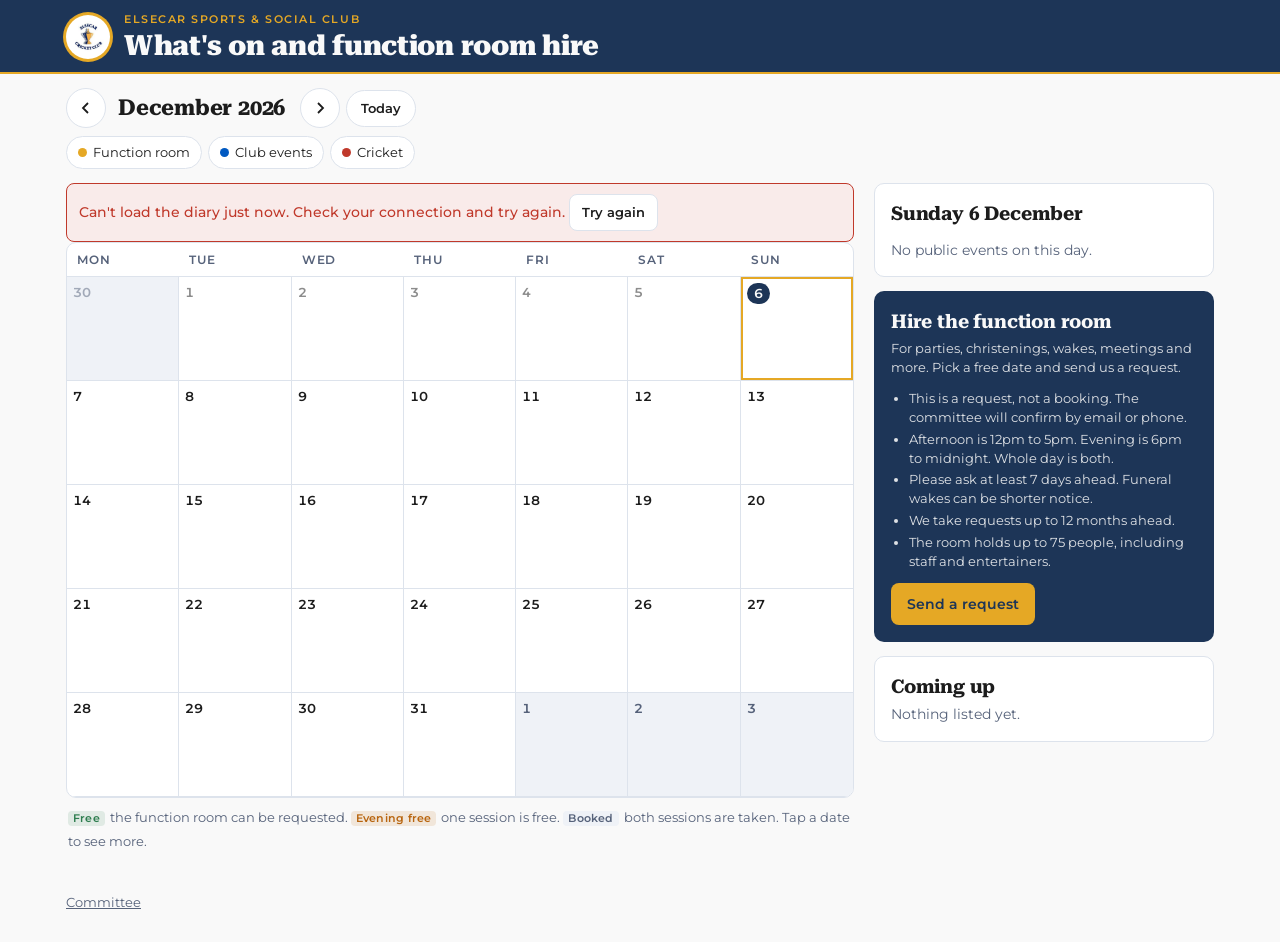
==== index.html @ 5d14cfd0 "Elsecar club diary stage 3: public page and booking requests Request and approve (decided 7 Nov 2026" ====
<!doctype html>
<html lang="en-GB" class="force-light">
<head>
<meta charset="utf-8">
<meta name="viewport" content="width=device-width,initial-scale=1,viewport-fit=cover">
<title>What's on: Elsecar Sports &amp; Social Club</title>
<meta name="description" content="What's on at Elsecar Sports & Social Club, and when the function room is free to hire.">
<meta name="theme-color" content="#1d3557">
<meta name="color-scheme" content="light">
<link rel="icon" href="logo.jpg">
<link rel="preconnect" href="https://fonts.googleapis.com">
<link rel="preconnect" href="https://fonts.gstatic.com" crossorigin>
<link rel="stylesheet" href="https://fonts.googleapis.com/css2?family=Montserrat:wght@400;500;600;700&family=Roboto+Serif:opsz,wght@8..144,700;8..144,800&display=swap">
<link rel="stylesheet" href="committee.css?v=2">
<link rel="stylesheet" href="public.css?v=1">
</head>
<body class="public">

<div class="demobar" id="demoBar" hidden>
  <div class="wrap"><b>DEMO MODE.</b> Sample data only. Requests are not sent to the club. Approve them on the <a href="committee.html?demo=1" target="_blank" rel="noopener">committee demo</a> (code <b>demo</b>). <button type="button" class="linkbtn" id="demoReset">Reset the demo</button></div>
</div>

<header class="band">
  <div class="wrap">
    <div class="crest">
      <img class="logo" src="logo.jpg" alt="Elsecar Cricket Club crest" width="48" height="48">
      <div>
        <div class="eyebrow">Elsecar Sports &amp; Social Club</div>
        <h1>What's on and function room hire</h1>
      </div>
    </div>
    <a class="pill" id="fullLink" href="index.html" target="_blank" rel="noopener" hidden>Open full screen</a>
  </div>
</header>

<section id="noBackend" hidden>
  <div class="wrap narrow"><div class="card">
    <h2>The diary isn't connected yet</h2>
    <p class="hint">Please check back soon.</p>
  </div></div>
</section>

<div id="app" hidden>
  <div class="toolbar">
    <div class="wrap">
      <div class="monthnav">
        <button class="iconbtn" id="prev" aria-label="Previous month"><svg width="16" height="16" viewBox="0 0 16 16" aria-hidden="true"><path d="M10 3 5 8l5 5" fill="none" stroke="currentColor" stroke-width="1.8"/></svg></button>
        <h2 id="monthLabel" aria-live="polite"></h2>
        <button class="iconbtn" id="next" aria-label="Next month"><svg width="16" height="16" viewBox="0 0 16 16" aria-hidden="true"><path d="m6 3 5 5-5 5" fill="none" stroke="currentColor" stroke-width="1.8"/></svg></button>
        <button class="ghost" id="todayBtn">Today</button>
      </div>
    </div>
    <div class="wrap"><div class="legend" id="legend"></div></div>
  </div>

  <main>
    <div class="wrap grid2">
      <div id="mainCol">
        <p class="err banner" id="loadErr" role="alert" hidden></p>
        <section class="cal" aria-label="Month calendar">
          <div class="dow"><div>Mon</div><div>Tue</div><div>Wed</div><div>Thu</div><div>Fri</div><div>Sat</div><div>Sun</div></div>
          <div class="grid" id="grid"></div>
        </section>
        <p class="key"><span class="key-wide"><span class="room free">Free</span> the function room can be requested. <span class="room part">Evening free</span> one session is free. <span class="room booked">Booked</span> both sessions are taken.</span><span class="key-narrow"><span class="dot"></span> the function room is free for at least one session.</span> Tap a date to see more.</p>
      </div>
      <aside id="side"></aside>
    </div>
  </main>

  <footer><div class="wrap"><a href="committee.html" target="_blank" rel="noopener">Committee</a></div></footer>
</div>

<div id="toastRoot" aria-live="polite"></div>

<script src="config.js?v=1"></script>
<script src="rules.js?v=1"></script>
<script src="demo.js?v=1"></script>
<script src="public.js?v=1"></script>
</body>
</html>
---- committee.css ----
/* Elsecar Club Diary, committee view.
   Brand: navy #1d3557, gold #E5A825, amber #E8A050, site blue #0059C1.
   Headings Roboto Serif 800, body Montserrat. */
:root{
  --bg:#F9F9F9; --surface:#FFFFFF; --sunk:#EFF2F7; --ink:#1C1C1C; --muted:#56627A; --line:#DDE3EC;
  --hdr:#1d3557; --hdr-ink:#F9F9F9; --gold:#E5A825; --gold-ink:#1d3557; --gold-soft:#FBEFCF;
  --c-room:#E5A825; --c-club:#0059C1; --c-meet:#1d3557; --c-staff:#E8A050; --c-cricket:#c0392b;
  --ok:#2E7D4F; --warn:#B8650F; --bad:#c0392b;
  --display:"Roboto Serif", Georgia, "Times New Roman", serif;
  --body:"Montserrat", system-ui, -apple-system, "Segoe UI", sans-serif;
  --r:10px;
}
@media (prefers-color-scheme: dark){:root:not(.force-light){
  --bg:#050b1f; --surface:#0a1a3d; --sunk:#10244D; --ink:#F9F9F9; --muted:#9db3d9; --line:#1F3462;
  --gold-ink:#050b1f; --gold-soft:#3A2F14;
  --c-club:#6ec6ff; --c-meet:#9db3d9; --c-cricket:#ff5e5e;
  --ok:#5BB37F; --warn:#E8A050; --bad:#ff5e5e; color-scheme:dark}}

*{box-sizing:border-box}
html{-webkit-text-size-adjust:100%}
body{margin:0;background:var(--bg);color:var(--ink);font-family:var(--body);font-size:15px;line-height:1.45}
button,input,select,textarea{font:inherit;color:inherit}
button{cursor:pointer}
[hidden]{display:none!important}
:focus-visible{outline:2px solid var(--gold);outline-offset:2px}
a{color:var(--c-club)}
code{background:var(--sunk);padding:1px 5px;border-radius:4px}
.wrap{max-width:1180px;margin:0 auto;padding-left:max(16px,env(safe-area-inset-left,0px));padding-right:max(16px,env(safe-area-inset-right,0px))}
.wrap.narrow{max-width:460px;padding-block:24px}

.demobar{background:var(--gold);color:#1d3557;font-size:13px;padding-block:8px;position:sticky;top:0;z-index:40;padding-top:max(8px,env(safe-area-inset-top,0px))}

header.band{background:var(--hdr);color:var(--hdr-ink);border-bottom:2px solid var(--gold)}
header.band .wrap{display:flex;flex-wrap:wrap;align-items:flex-end;justify-content:space-between;gap:12px;padding-block:18px 16px}
.crest{display:flex;align-items:center;gap:14px}
.logo{width:56px;height:56px;border-radius:50%;background:#fff;object-fit:cover;flex:none;box-shadow:0 0 0 3px var(--gold)}
.eyebrow{font-size:11px;letter-spacing:.14em;text-transform:uppercase;color:var(--gold);font-weight:600}
h1{font-family:var(--display);font-weight:800;letter-spacing:-.01em;font-size:clamp(24px,3.6vw,34px);margin:2px 0 0;line-height:1.15}
h2,h3{font-family:var(--display);font-weight:700;letter-spacing:-.01em}
.who{font-size:13px;display:flex;align-items:center;gap:8px;flex-wrap:wrap}
.pill{background:rgba(255,255,255,.12);border:1px solid rgba(255,255,255,.22);border-radius:999px;padding:5px 12px;color:var(--hdr-ink);font-size:13px;font-weight:600}

.toolbar .wrap{display:flex;flex-wrap:wrap;gap:10px;align-items:center;justify-content:space-between;padding-block:14px 4px}
.toolbar .wrap + .wrap{padding-block:4px 8px}
.monthnav{display:flex;align-items:center;gap:6px}
.monthnav h2,.listlabel{font-size:22px;margin:0 6px;min-width:170px}
.listlabel{min-width:0}
.iconbtn{width:40px;height:40px;border-radius:50%;border:1px solid var(--line);background:var(--surface);display:grid;place-items:center;flex:none}
.iconbtn:hover{border-color:var(--muted)}
.ghost{border:1px solid var(--line);background:var(--surface);border-radius:999px;padding:8px 14px;font-size:13px;font-weight:600}
.seg{display:inline-flex;background:var(--surface);border:1px solid var(--line);border-radius:999px;padding:3px}
.seg button{border:0;background:none;padding:6px 14px;border-radius:999px;font-size:13px;font-weight:600;color:var(--muted)}
.seg button[aria-pressed="true"]{background:var(--hdr);color:var(--hdr-ink)}
.legend{display:flex;flex-wrap:wrap;gap:6px}
.chip{display:inline-flex;align-items:center;gap:6px;border:1px solid var(--line);background:var(--surface);border-radius:999px;padding:6px 11px;font-size:13px}
.chip i{width:9px;height:9px;border-radius:50%;background:var(--c)}
.chip[aria-pressed="false"]{opacity:.5}
.chip[aria-pressed="false"] i{background:transparent;box-shadow:inset 0 0 0 1.5px var(--c)}

.grid2{display:grid;grid-template-columns:minmax(0,1fr) 340px;gap:20px;padding-block:6px 40px;align-items:start}
@media (max-width:900px){.grid2{grid-template-columns:minmax(0,1fr)}}

.cal{background:var(--surface);border:1px solid var(--line);border-radius:var(--r);overflow:hidden}
.dow,.grid{display:grid;grid-template-columns:repeat(7,minmax(0,1fr))}
.dow div{padding:8px 10px;font-size:12px;letter-spacing:.08em;text-transform:uppercase;color:var(--muted);font-weight:600;border-bottom:1px solid var(--line)}
.day{min-height:104px;border:0;border-right:1px solid var(--line);border-bottom:1px solid var(--line);padding:6px 6px 8px;display:flex;flex-direction:column;gap:3px;background:none;text-align:left;min-width:0}
.day:nth-child(7n){border-right:0}
.day.out{background:var(--sunk);color:var(--muted)}
.day:hover{background:var(--sunk)}
.day.sel{box-shadow:inset 0 0 0 2px var(--gold)}
.num{font-size:13px;font-weight:600;font-variant-numeric:tabular-nums}
.day.today .num b{background:var(--hdr);color:var(--hdr-ink);border-radius:999px;padding:1px 7px}
.num b{font-weight:600}
.evs{display:flex;flex-direction:column;gap:3px;min-width:0}
.ev{display:block;font-size:12px;line-height:1.3;border-radius:5px;padding:2px 6px;background:color-mix(in srgb,var(--c) 14%,transparent);border-left:3px solid var(--c);white-space:nowrap;overflow:hidden;text-overflow:ellipsis}
.ev .t{font-variant-numeric:tabular-nums;color:var(--muted);margin-right:4px}
.more{font-size:11.5px;color:var(--muted);padding-left:4px}
@media (max-width:640px){
  .day{min-height:58px;padding:4px}
  .dow div{padding:6px 2px;font-size:10px;letter-spacing:.02em;text-align:center}
  .num{text-align:center}
  .evs{flex-direction:row;flex-wrap:wrap;gap:3px;justify-content:center}
  .ev{width:8px;height:8px;padding:0;border:0;border-radius:50%;background:var(--c);font-size:0}
  .more{display:none}
  .monthnav h2{font-size:19px;min-width:0}
  .listlabel{font-size:18px}
}

aside{display:flex;flex-direction:column;gap:14px;min-width:0}
.card{background:var(--surface);border:1px solid var(--line);border-radius:var(--r);padding:16px}
.card h2,.card h3{font-size:19px;margin:0 0 4px}
.sub,.hint{color:var(--muted);font-size:13px;margin:0 0 12px}
.btn{border:0;border-radius:8px;padding:11px 16px;font-weight:600;font-size:14px;background:var(--c-club);color:#fff;text-decoration:none;display:inline-block}
.btn.gold{background:var(--gold);color:var(--gold-ink)}
.btn.line{background:var(--surface);color:var(--ink);border:1px solid var(--line)}
.btn.small{padding:8px 12px;font-size:13px}
.btn.danger{background:var(--bad);color:#fff}
.btn:disabled{opacity:.6;cursor:wait}
.row{display:flex;gap:8px;flex-wrap:wrap;align-items:center}
.stack{display:flex;flex-direction:column;gap:14px}
.list{display:flex;flex-direction:column;gap:10px;margin:0;padding:0;list-style:none}
.item{display:grid;grid-template-columns:4px minmax(0,1fr);gap:10px;align-items:stretch}
.item .bar{border-radius:4px;background:var(--c)}
.item .ttl{font-weight:600;overflow-wrap:anywhere}
.item .meta{font-size:13px;color:var(--muted);font-variant-numeric:tabular-nums}
.item .note{font-size:13px;margin-top:2px;overflow-wrap:anywhere;white-space:pre-line}
.item button.linkish{background:none;border:0;padding:4px 0;text-align:left;width:100%;min-height:44px}
.item button.linkish:hover .ttl{text-decoration:underline}
.tag{display:inline-block;font-size:11px;font-weight:600;letter-spacing:.04em;text-transform:uppercase;padding:2px 7px;border-radius:999px;background:var(--sunk);color:var(--muted);margin-left:4px;vertical-align:1px}
.tag.pc{background:color-mix(in srgb,var(--c-cricket) 14%,transparent);color:var(--c-cricket)}
.empty{color:var(--muted);font-size:14px;margin:0}
.log{font-size:13px;color:var(--muted);display:flex;flex-direction:column;gap:6px;margin:0;padding:0;list-style:none}
.log b{color:var(--ink);font-weight:600}
.feed{font-family:ui-monospace,Menlo,Consolas,monospace;font-size:12px;background:var(--sunk);border-radius:6px;padding:8px 10px;word-break:break-all;user-select:all}

.listday{margin:0 0 16px}
.listday h3{font-size:16px;margin:0 0 8px;color:var(--muted)}
.listday.today h3{color:var(--ink)}
.listday .card{padding:12px 14px}

.banner{background:color-mix(in srgb,var(--bad) 10%,var(--surface));border:1px solid var(--bad);border-radius:8px;padding:10px 12px;margin:0 0 12px}
.loading{opacity:.55;transition:opacity .15s}

/* modal */
.scrim{position:fixed;inset:0;background:rgba(8,14,30,.55);display:grid;place-items:center;padding:16px;z-index:50}
.modal{background:var(--surface);color:var(--ink);border-radius:14px;width:min(560px,100%);max-height:calc(100dvh - 32px);overflow:auto;box-shadow:0 20px 60px rgba(0,0,0,.3)}
.modal header{padding:16px 20px 10px;display:flex;justify-content:space-between;gap:10px;align-items:flex-start;border-bottom:1px solid var(--line)}
.modal header h3{font-size:21px;margin:0}
.modal .body{padding:16px 20px 20px;display:flex;flex-direction:column;gap:14px}
.fgrid{display:grid;grid-template-columns:1fr 1fr;gap:12px}
@media (max-width:480px){.fgrid{grid-template-columns:1fr}.scrim{padding:8px}}
.f{display:flex;flex-direction:column;gap:4px;min-width:0}
.full{grid-column:1/-1}
label{font-size:13px;font-weight:600}
input,select,textarea{border:1px solid var(--line);background:var(--bg);border-radius:8px;padding:10px;width:100%;min-width:0;font-size:16px}
textarea{min-height:80px;resize:vertical}
.check{display:flex;gap:10px;align-items:flex-start;font-size:13px;font-weight:400}
.check input{width:20px;height:20px;margin-top:1px;flex:none}
.err{color:var(--bad);font-size:14px;margin:0;font-weight:500}
.toast{position:fixed;left:50%;bottom:calc(20px + env(safe-area-inset-bottom,0px));transform:translateX(-50%);background:var(--ink);color:var(--bg);padding:10px 16px;border-radius:999px;font-size:14px;z-index:60;max-width:calc(100vw - 32px);text-align:center}
footer{color:var(--muted);font-size:12.5px}
footer .wrap{padding-block:0 30px}
@media (prefers-reduced-motion:no-preference){.modal{animation:pop .18s ease-out}@keyframes pop{from{transform:translateY(8px);opacity:.6}}}

/* stage 3: function room requests and bookings */
.demobar a,.linkbtn{color:#1d3557;font-weight:700;text-decoration:underline}
.linkbtn{background:none;border:0;padding:0;font-size:inherit}
.spread{justify-content:space-between}
.tag.pend{background:var(--gold-soft);color:var(--warn)}
.reqs{display:flex;flex-direction:column;gap:10px}
.req{border:1px solid var(--line);border-radius:8px;padding:12px;display:flex;flex-direction:column;gap:6px;min-width:0}
.req.clash{border-color:var(--warn)}
.req .ttl{font-weight:600;overflow-wrap:anywhere}
.req .meta{font-size:13px;color:var(--muted)}
.req .note{font-size:13px;overflow-wrap:anywhere;white-space:pre-line}
.req .row{margin-top:4px}
.req summary{cursor:pointer;list-style-position:outside}
.ref{font-size:11px;font-weight:600;color:var(--muted);margin-left:8px;font-variant-numeric:tabular-nums;letter-spacing:.03em}
.contact{font-size:13.5px;display:flex;flex-direction:column;gap:2px;overflow-wrap:anywhere}
.contact a{color:var(--c-club)}
.warn{color:var(--warn);background:color-mix(in srgb,var(--warn) 10%,transparent);border-radius:6px;padding:6px 8px;font-size:13px;margin:0}
.summary{background:var(--sunk);border-radius:8px;padding:12px 14px;display:flex;flex-direction:column;gap:2px;font-size:14px;overflow-wrap:anywhere}
.does{margin:0;padding-left:20px;font-size:14px;display:flex;flex-direction:column;gap:4px}
.mailbody{background:var(--sunk);border-radius:6px;padding:8px 10px;margin-top:6px}
---- public.css ----
/* Elsecar Club Diary, public view. Builds on committee.css (same brand and components).
   Always light, to sit inside the club's Google Site. Works in an embed of any width. */
.public header.band .wrap{padding-block:12px 10px;align-items:center}
.public .logo{width:44px;height:44px}
.public h1{font-size:clamp(20px,3vw,28px)}
.public .pill{text-decoration:none}

.room{font-size:10.5px;font-weight:600;letter-spacing:.02em;border-radius:4px;padding:1px 5px;white-space:nowrap}
.room.free{color:var(--ok);background:color-mix(in srgb,var(--ok) 12%,transparent)}
.room.part{color:var(--warn);background:color-mix(in srgb,var(--warn) 13%,transparent)}
.room.booked{color:var(--muted);background:var(--sunk)}
.public .num{display:flex;justify-content:space-between;align-items:center;gap:4px}
.public .day.past .num b{opacity:.5}
.key{font-size:12.5px;color:var(--muted);margin:8px 2px 0;line-height:1.9}
.key .room{margin-right:2px}
.label{font-size:12px;letter-spacing:.08em;text-transform:uppercase;color:var(--muted);font-weight:600;margin:0 0 6px}

/* between phone and desktop (an embed about 700px wide): shorter days, chips still fit */
.room .short{display:none}
@media (max-width:1100px){.room .long{display:none}.room .short{display:inline}}
@media (max-width:900px) and (min-width:641px){.public .day{min-height:78px}}
@media (max-width:900px){.public .grid2{gap:14px}}
@media (max-width:640px){
  .public .room{display:none}
  .public .num{justify-content:center;flex-direction:column;gap:2px}
  .public .day.roomfree .num::after{content:"";width:6px;height:6px;border-radius:50%;background:var(--ok)}
  .key-wide{display:none}
}
@media (min-width:641px){.key-narrow{display:none}}
.dot{display:inline-block;width:8px;height:8px;border-radius:50%;background:var(--ok);margin:0 2px 1px 0}

.cta{background:var(--hdr);color:var(--hdr-ink);border-color:transparent}
.cta .sub,.cta .rules{color:var(--hdr-ink);opacity:.88}
.cta a{color:var(--gold)}
.rules{margin:0;padding-left:18px;font-size:13px;color:var(--muted);display:flex;flex-direction:column;gap:3px}
.slots{display:flex;flex-direction:column;gap:8px}
.slot{display:flex;justify-content:space-between;align-items:center;gap:10px;border:1px solid var(--line);border-radius:8px;padding:9px 12px}
.slot b{display:block;font-size:14px}
.slot span{font-size:12.5px;color:var(--muted)}
.slot .tag{margin:0}

fieldset.sessfield{border:0;padding:0;margin:0;min-width:0}
fieldset.sessfield legend{font-size:13px;font-weight:600;padding:0;margin-bottom:4px}
.sessopts{display:grid;grid-template-columns:repeat(3,minmax(0,1fr));gap:8px}
@media (max-width:480px){.sessopts{grid-template-columns:1fr}}
.sopt{border:1px solid var(--line);border-radius:8px;padding:8px 10px;display:flex;gap:8px;align-items:flex-start;font-weight:400;cursor:pointer;background:var(--bg);min-height:44px}
.sopt input{width:18px;height:18px;margin-top:2px;flex:none}
.sopt b{display:block;font-size:13.5px}
.sopt span span{font-size:12px;color:var(--muted)}
.sopt:has(input:checked){border-color:var(--gold);box-shadow:inset 0 0 0 1px var(--gold)}
.sopt.off{opacity:.5;cursor:not-allowed}
.f .hint{margin:0}
#formCard .rules{background:var(--sunk);border-radius:8px;padding:10px 12px 10px 28px}

/* spam trap: off screen for people, still in the form for bots */
.hp{position:absolute!important;left:-10000px;width:1px;height:1px;overflow:hidden}

.done{text-align:center}
.done:focus{outline:none}
.done .tick{width:44px;height:44px;border-radius:50%;margin:4px auto 8px;display:grid;place-items:center;background:color-mix(in srgb,var(--ok) 15%,transparent);color:var(--ok);font-size:24px;font-weight:700}
.done .big{font-size:16px;font-weight:600;margin:6px 0 10px}
.done .row{justify-content:center}
footer a{color:var(--muted)}
#formCard,#sentCard,#dayCard{scroll-margin-top:72px}
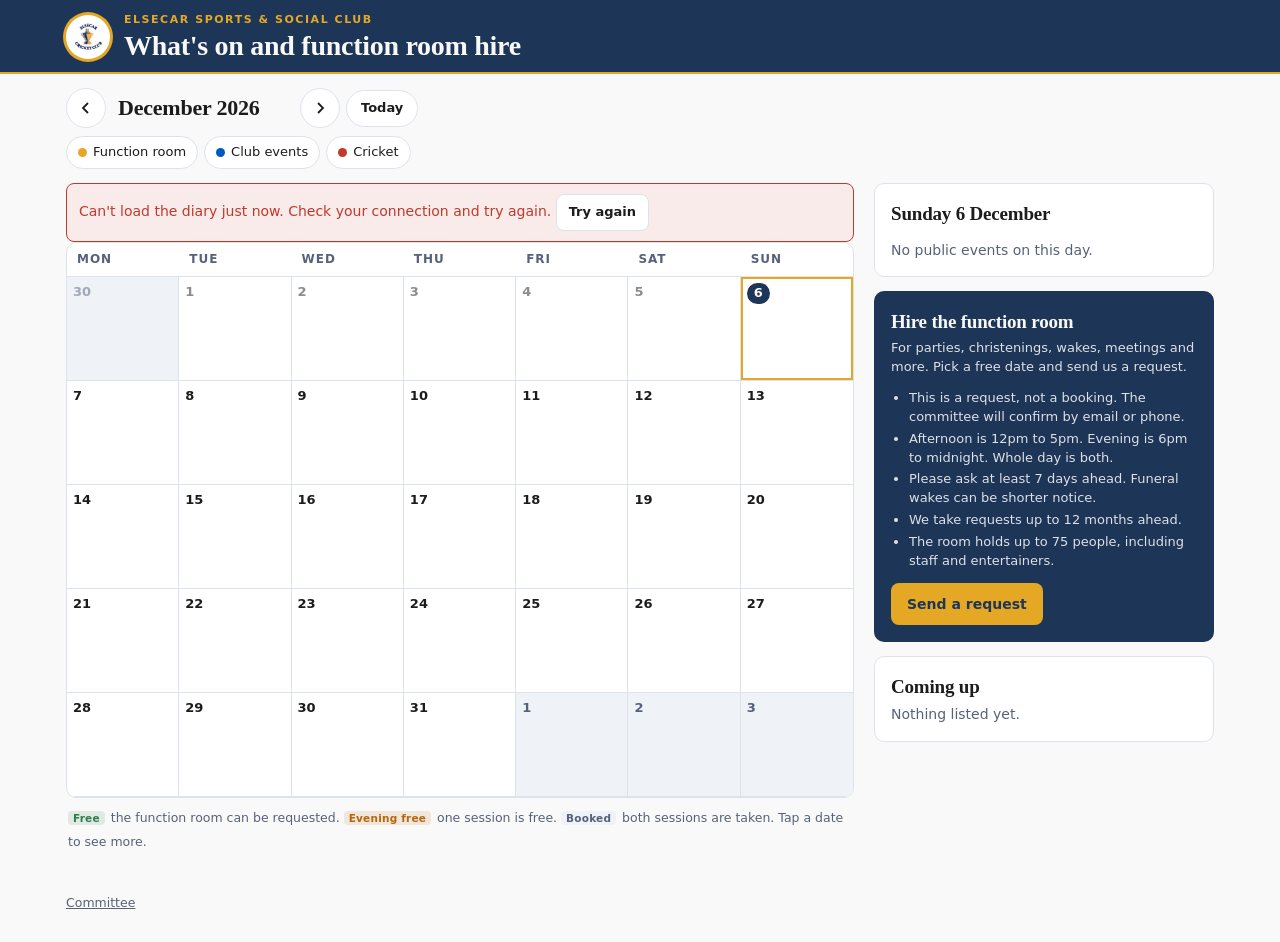
==== commit 6ce6483f: "Stage 3 review fixes: sessions, past requests, email failures, privacy, CSP - Morning-only room item" ====
--- a/index.html
+++ b/index.html
@@ -7,12 +7,13 @@
 <meta name="description" content="What's on at Elsecar Sports & Social Club, and when the function room is free to hire.">
 <meta name="theme-color" content="#1d3557">
 <meta name="color-scheme" content="light">
+<meta http-equiv="Content-Security-Policy" content="default-src 'self'; script-src 'self'; connect-src https://script.google.com https://script.googleusercontent.com; style-src 'self' https://fonts.googleapis.com; font-src https://fonts.gstatic.com; img-src 'self' data:; base-uri 'self'; form-action 'self'; object-src 'none'">
 <link rel="icon" href="logo.jpg">
 <link rel="preconnect" href="https://fonts.googleapis.com">
 <link rel="preconnect" href="https://fonts.gstatic.com" crossorigin>
 <link rel="stylesheet" href="https://fonts.googleapis.com/css2?family=Montserrat:wght@400;500;600;700&family=Roboto+Serif:opsz,wght@8..144,700;8..144,800&display=swap">
-<link rel="stylesheet" href="committee.css?v=2">
-<link rel="stylesheet" href="public.css?v=1">
+<link rel="stylesheet" href="committee.css?v=3">
+<link rel="stylesheet" href="public.css?v=2">
 </head>
 <body class="public">
 
@@ -73,8 +74,7 @@
 <div id="toastRoot" aria-live="polite"></div>
 
 <script src="config.js?v=1"></script>
-<script src="rules.js?v=1"></script>
-<script src="demo.js?v=1"></script>
-<script src="public.js?v=1"></script>
+<script src="rules.js?v=2"></script>
+<script src="public.js?v=2"></script>
 </body>
 </html>
--- a/committee.css
+++ b/committee.css
@@ -162,3 +162,7 @@
 .summary{background:var(--sunk);border-radius:8px;padding:12px 14px;display:flex;flex-direction:column;gap:2px;font-size:14px;overflow-wrap:anywhere}
 .does{margin:0;padding-left:20px;font-size:14px;display:flex;flex-direction:column;gap:4px}
 .mailbody{background:var(--sunk);border-radius:6px;padding:8px 10px;margin-top:6px}
+.attention{border:1px solid var(--bad);background:color-mix(in srgb,var(--bad) 8%,var(--surface));border-radius:8px;padding:10px 12px;margin:0 0 10px;font-size:13px}
+.attention b{color:var(--bad)}
+.attention p{margin:4px 0}
+.attention ul{margin:0;padding-left:18px}
--- a/public.css
+++ b/public.css
@@ -62,3 +62,5 @@
 .done .row{justify-content:center}
 footer a{color:var(--muted)}
 #formCard,#sentCard,#dayCard{scroll-margin-top:72px}
+.privacy{font-size:12.5px;color:var(--muted);margin:0;line-height:1.5}
+.privacy a{color:var(--c-club)}
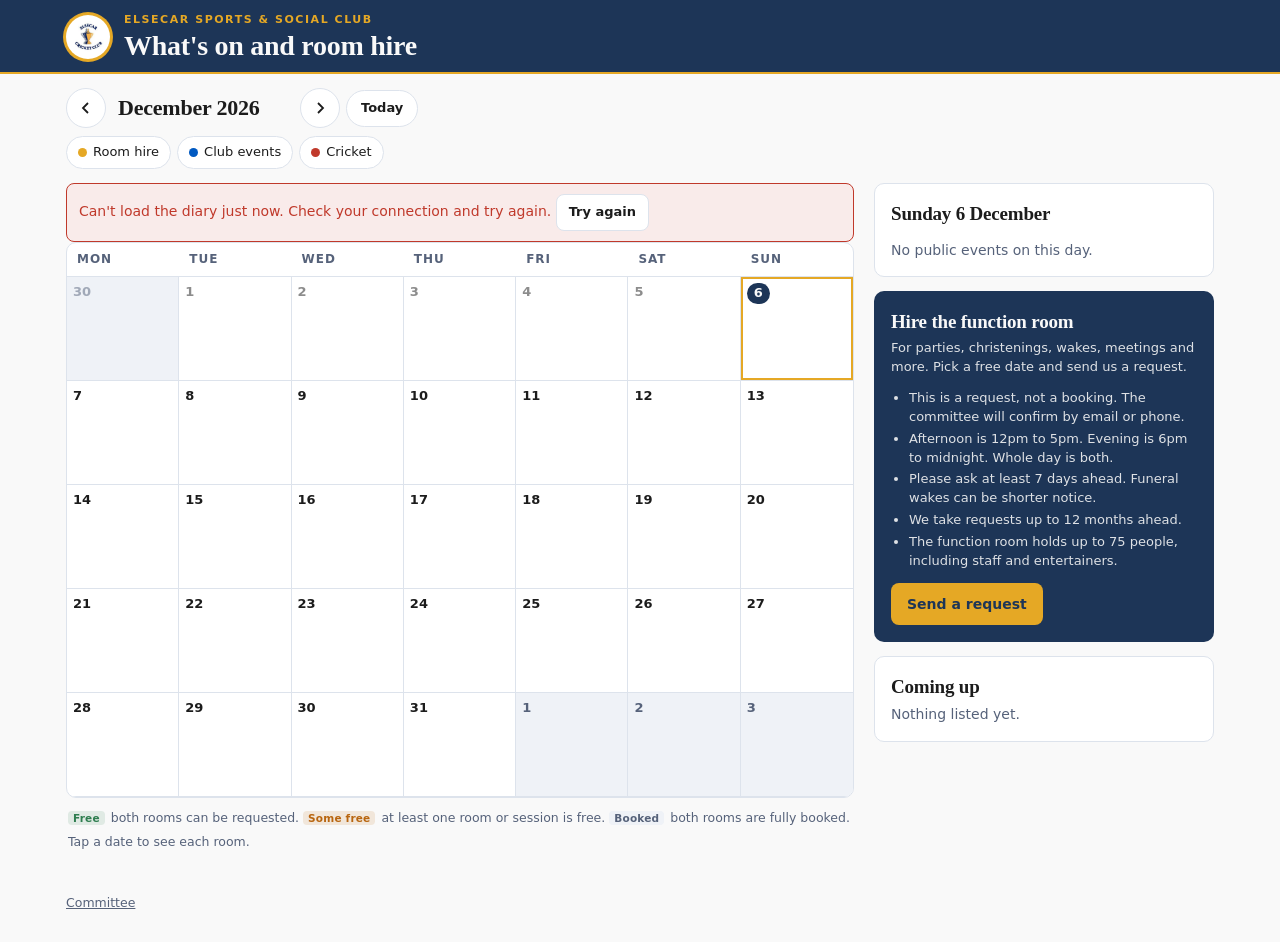
==== commit afd6ee40: "Tea room as a second hireable room The public can request the function room or the tea room. Each ro" ====
--- a/index.html
+++ b/index.html
@@ -4,7 +4,7 @@
 <meta charset="utf-8">
 <meta name="viewport" content="width=device-width,initial-scale=1,viewport-fit=cover">
 <title>What's on: Elsecar Sports &amp; Social Club</title>
-<meta name="description" content="What's on at Elsecar Sports & Social Club, and when the function room is free to hire.">
+<meta name="description" content="What's on at Elsecar Sports & Social Club, and when the function room and tea room are free to hire.">
 <meta name="theme-color" content="#1d3557">
 <meta name="color-scheme" content="light">
 <meta http-equiv="Content-Security-Policy" content="default-src 'self'; script-src 'self'; connect-src https://script.google.com https://script.googleusercontent.com; style-src 'self' https://fonts.googleapis.com; font-src https://fonts.gstatic.com; img-src 'self' data:; base-uri 'self'; form-action 'self'; object-src 'none'">
@@ -12,8 +12,8 @@
 <link rel="preconnect" href="https://fonts.googleapis.com">
 <link rel="preconnect" href="https://fonts.gstatic.com" crossorigin>
 <link rel="stylesheet" href="https://fonts.googleapis.com/css2?family=Montserrat:wght@400;500;600;700&family=Roboto+Serif:opsz,wght@8..144,700;8..144,800&display=swap">
-<link rel="stylesheet" href="committee.css?v=3">
-<link rel="stylesheet" href="public.css?v=2">
+<link rel="stylesheet" href="committee.css?v=5">
+<link rel="stylesheet" href="public.css?v=3">
 </head>
 <body class="public">
 
@@ -27,7 +27,7 @@
       <img class="logo" src="logo.jpg" alt="Elsecar Cricket Club crest" width="48" height="48">
       <div>
         <div class="eyebrow">Elsecar Sports &amp; Social Club</div>
-        <h1>What's on and function room hire</h1>
+        <h1>What's on and room hire</h1>
       </div>
     </div>
     <a class="pill" id="fullLink" href="index.html" target="_blank" rel="noopener" hidden>Open full screen</a>
@@ -62,7 +62,7 @@
           <div class="dow"><div>Mon</div><div>Tue</div><div>Wed</div><div>Thu</div><div>Fri</div><div>Sat</div><div>Sun</div></div>
           <div class="grid" id="grid"></div>
         </section>
-        <p class="key"><span class="key-wide"><span class="room free">Free</span> the function room can be requested. <span class="room part">Evening free</span> one session is free. <span class="room booked">Booked</span> both sessions are taken.</span><span class="key-narrow"><span class="dot"></span> the function room is free for at least one session.</span> Tap a date to see more.</p>
+        <p class="key"><span class="key-wide"><span class="room free">Free</span> both rooms can be requested. <span class="room part">Some free</span> at least one room or session is free. <span class="room booked">Booked</span> both rooms are fully booked.</span><span class="key-narrow"><span class="dot"></span> a room is free for at least one session.</span> Tap a date to see each room.</p>
       </div>
       <aside id="side"></aside>
     </div>
@@ -74,7 +74,7 @@
 <div id="toastRoot" aria-live="polite"></div>
 
 <script src="config.js?v=1"></script>
-<script src="rules.js?v=2"></script>
-<script src="public.js?v=2"></script>
+<script src="rules.js?v=3"></script>
+<script src="public.js?v=3"></script>
 </body>
 </html>
--- a/committee.css
+++ b/committee.css
@@ -4,7 +4,7 @@
 :root{
   --bg:#F9F9F9; --surface:#FFFFFF; --sunk:#EFF2F7; --ink:#1C1C1C; --muted:#56627A; --line:#DDE3EC;
   --hdr:#1d3557; --hdr-ink:#F9F9F9; --gold:#E5A825; --gold-ink:#1d3557; --gold-soft:#FBEFCF;
-  --c-room:#E5A825; --c-club:#0059C1; --c-meet:#1d3557; --c-staff:#E8A050; --c-cricket:#c0392b;
+  --c-room:#E5A825; --c-club:#0059C1; --c-meet:#1d3557; --c-staff:#7B3FA0; --c-cricket:#c0392b;
   --ok:#2E7D4F; --warn:#B8650F; --bad:#c0392b;
   --display:"Roboto Serif", Georgia, "Times New Roman", serif;
   --body:"Montserrat", system-ui, -apple-system, "Segoe UI", sans-serif;
@@ -13,7 +13,7 @@
 @media (prefers-color-scheme: dark){:root:not(.force-light){
   --bg:#050b1f; --surface:#0a1a3d; --sunk:#10244D; --ink:#F9F9F9; --muted:#9db3d9; --line:#1F3462;
   --gold-ink:#050b1f; --gold-soft:#3A2F14;
-  --c-club:#6ec6ff; --c-meet:#9db3d9; --c-cricket:#ff5e5e;
+  --c-club:#6ec6ff; --c-meet:#9db3d9; --c-cricket:#ff5e5e; --c-staff:#c39bff;
   --ok:#5BB37F; --warn:#E8A050; --bad:#ff5e5e; color-scheme:dark}}
 
 *{box-sizing:border-box}
@@ -166,3 +166,6 @@
 .attention b{color:var(--bad)}
 .attention p{margin:4px 0}
 .attention ul{margin:0;padding-left:18px}
+/* which room a request or booking is for */
+.tag.room-fn{background:var(--gold-soft);color:var(--ink);margin-left:0}
+.tag.room-tea{background:color-mix(in srgb,var(--c-club) 14%,transparent);color:var(--c-club);margin-left:0}
--- a/public.css
+++ b/public.css
@@ -64,3 +64,7 @@
 #formCard,#sentCard,#dayCard{scroll-margin-top:72px}
 .privacy{font-size:12.5px;color:var(--muted);margin:0;line-height:1.5}
 .privacy a{color:var(--c-club)}
+/* tea room: each room's sessions in the day panel, and the room choice on the form */
+.roomsgrid{display:flex;flex-direction:column;gap:12px}
+.sessopts.rooms{grid-template-columns:repeat(2,minmax(0,1fr))}
+@media (max-width:480px){.sessopts.rooms{grid-template-columns:1fr}}
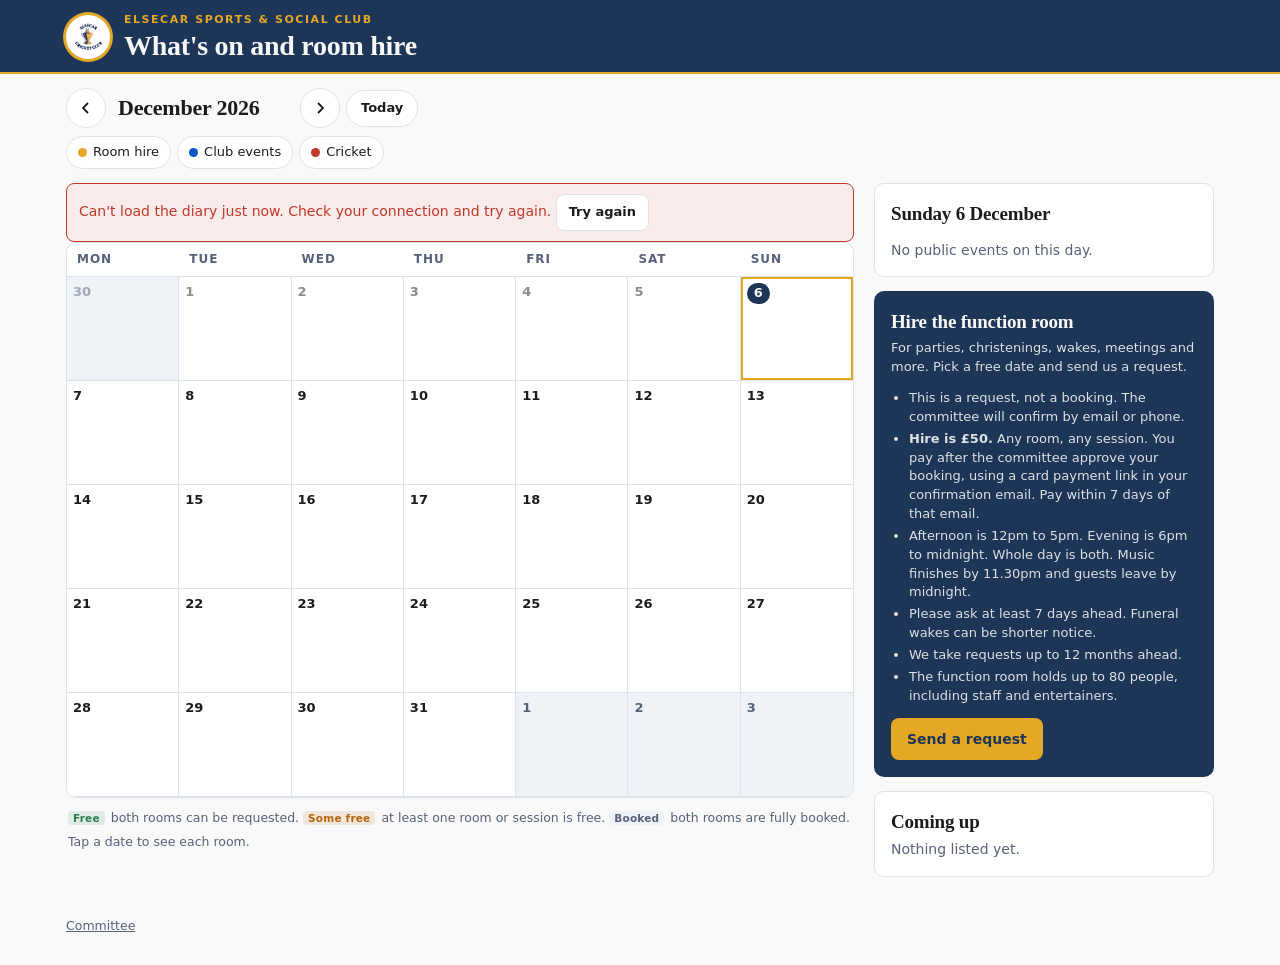
==== commit 822c4eda: "Payments: £50 Stripe Payment Link, refunds, capacities 80 and 50, hire terms page - Confirmation ema" ====
--- a/index.html
+++ b/index.html
@@ -12,8 +12,8 @@
 <link rel="preconnect" href="https://fonts.googleapis.com">
 <link rel="preconnect" href="https://fonts.gstatic.com" crossorigin>
 <link rel="stylesheet" href="https://fonts.googleapis.com/css2?family=Montserrat:wght@400;500;600;700&family=Roboto+Serif:opsz,wght@8..144,700;8..144,800&display=swap">
-<link rel="stylesheet" href="committee.css?v=5">
-<link rel="stylesheet" href="public.css?v=3">
+<link rel="stylesheet" href="committee.css?v=7">
+<link rel="stylesheet" href="public.css?v=4">
 </head>
 <body class="public">
 
@@ -74,7 +74,7 @@
 <div id="toastRoot" aria-live="polite"></div>
 
 <script src="config.js?v=1"></script>
-<script src="rules.js?v=3"></script>
-<script src="public.js?v=3"></script>
+<script src="rules.js?v=5"></script>
+<script src="public.js?v=5"></script>
 </body>
 </html>
--- a/committee.css
+++ b/committee.css
@@ -169,3 +169,7 @@
 /* which room a request or booking is for */
 .tag.room-fn{background:var(--gold-soft);color:var(--ink);margin-left:0}
 .tag.room-tea{background:color-mix(in srgb,var(--c-club) 14%,transparent);color:var(--c-club);margin-left:0}
+.tag.room-unknown{background:color-mix(in srgb,var(--bad) 14%,transparent);color:var(--bad);margin-left:0}
+/* cancel booking: who is cancelling */
+fieldset.f{border:0;padding:0;margin:0;min-width:0;display:flex;flex-direction:column;gap:6px}
+fieldset.f legend{font-size:13px;font-weight:600;padding:0;margin-bottom:4px}
--- a/public.css
+++ b/public.css
@@ -68,3 +68,19 @@
 .roomsgrid{display:flex;flex-direction:column;gap:12px}
 .sessopts.rooms{grid-template-columns:repeat(2,minmax(0,1fr))}
 @media (max-width:480px){.sessopts.rooms{grid-template-columns:1fr}}
+/* hire terms page (hire-terms.html) */
+.terms main{padding-block:18px 40px}
+.terms .doc{max-width:760px;margin:0 auto;background:var(--surface);border:1px solid var(--line);border-radius:var(--r);padding:20px clamp(16px,4vw,32px) 28px;overflow-wrap:anywhere}
+.terms .doc p{margin:0 0 10px;line-height:1.6}
+.terms .doc h2{font-size:20px;margin:26px 0 10px;color:var(--hdr);scroll-margin-top:16px}
+.terms .n{font-weight:700;color:var(--muted);margin-right:4px}
+.terms .addr{color:var(--muted)}
+.terms .summary-box{background:var(--gold-soft);border-left:4px solid var(--gold);border-radius:8px;padding:12px 16px;margin:14px 0 18px}
+.terms .summary-box ul{margin:0;padding-left:18px;display:flex;flex-direction:column;gap:4px}
+.terms .pending{background:color-mix(in srgb,var(--warn) 10%,transparent);border-radius:8px;padding:10px 12px;font-size:14px}
+.terms .confirm{background:#FFF1D6;color:#7A3E00;border:1px dashed var(--warn);border-radius:4px;padding:0 4px;font-weight:600}
+.terms table{width:100%;border-collapse:collapse;margin:6px 0 14px;font-size:14px}
+.terms th,.terms td{border:1px solid var(--line);padding:8px 10px;text-align:left;vertical-align:top}
+.terms th{background:var(--sunk)}
+.terms .questions{margin-top:22px}
+.terms footer .wrap{padding-block:16px}
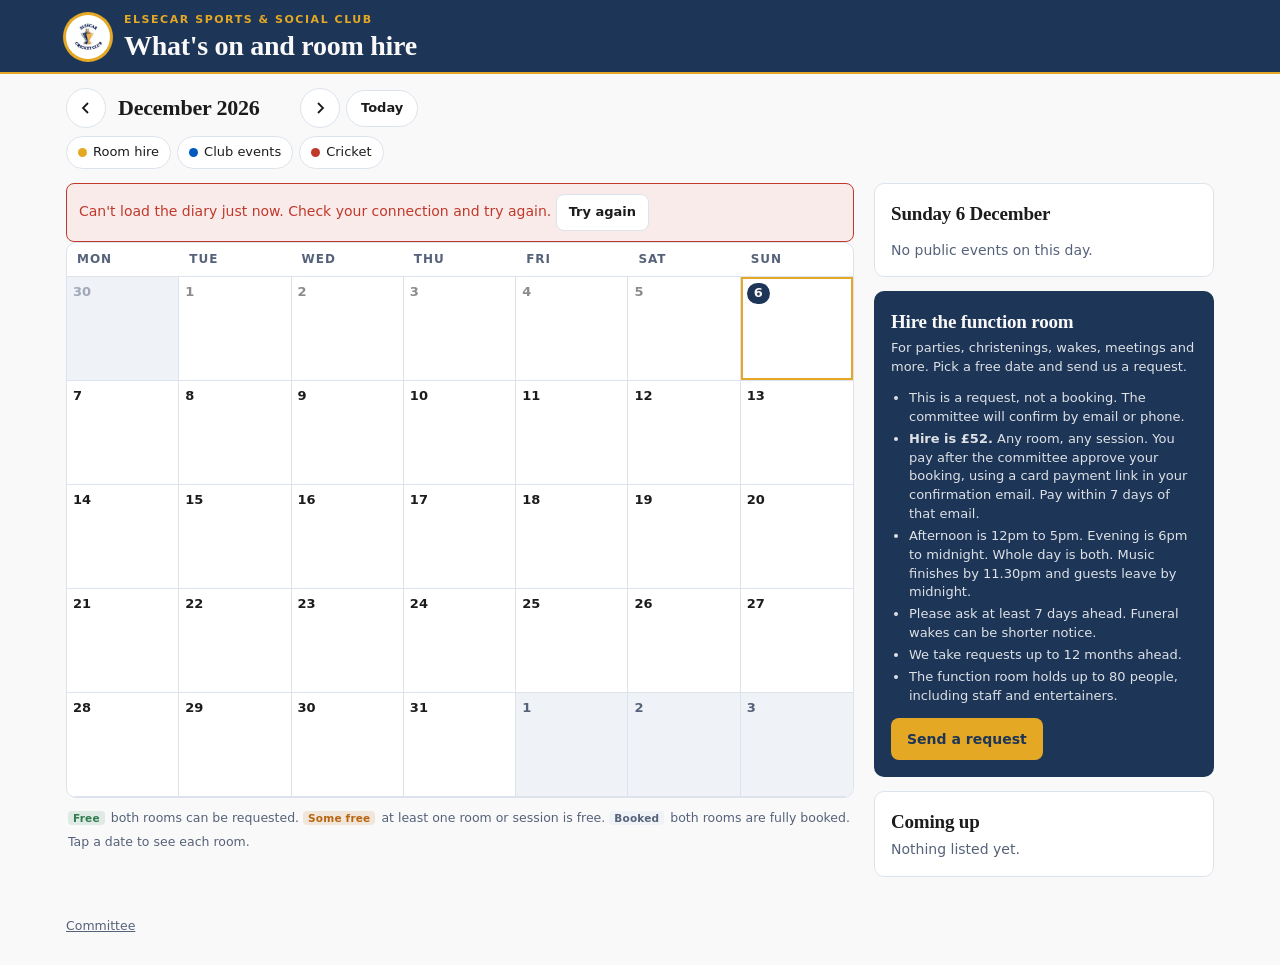
==== commit e9a9457e: "Hire price £52: refunds £42, £25 or nothing; club cancels refunds £52 Pete set the hire price at £52" ====
--- a/index.html
+++ b/index.html
@@ -74,7 +74,7 @@
 <div id="toastRoot" aria-live="polite"></div>
 
 <script src="config.js?v=1"></script>
-<script src="rules.js?v=5"></script>
+<script src="rules.js?v=6"></script>
 <script src="public.js?v=5"></script>
 </body>
 </html>
